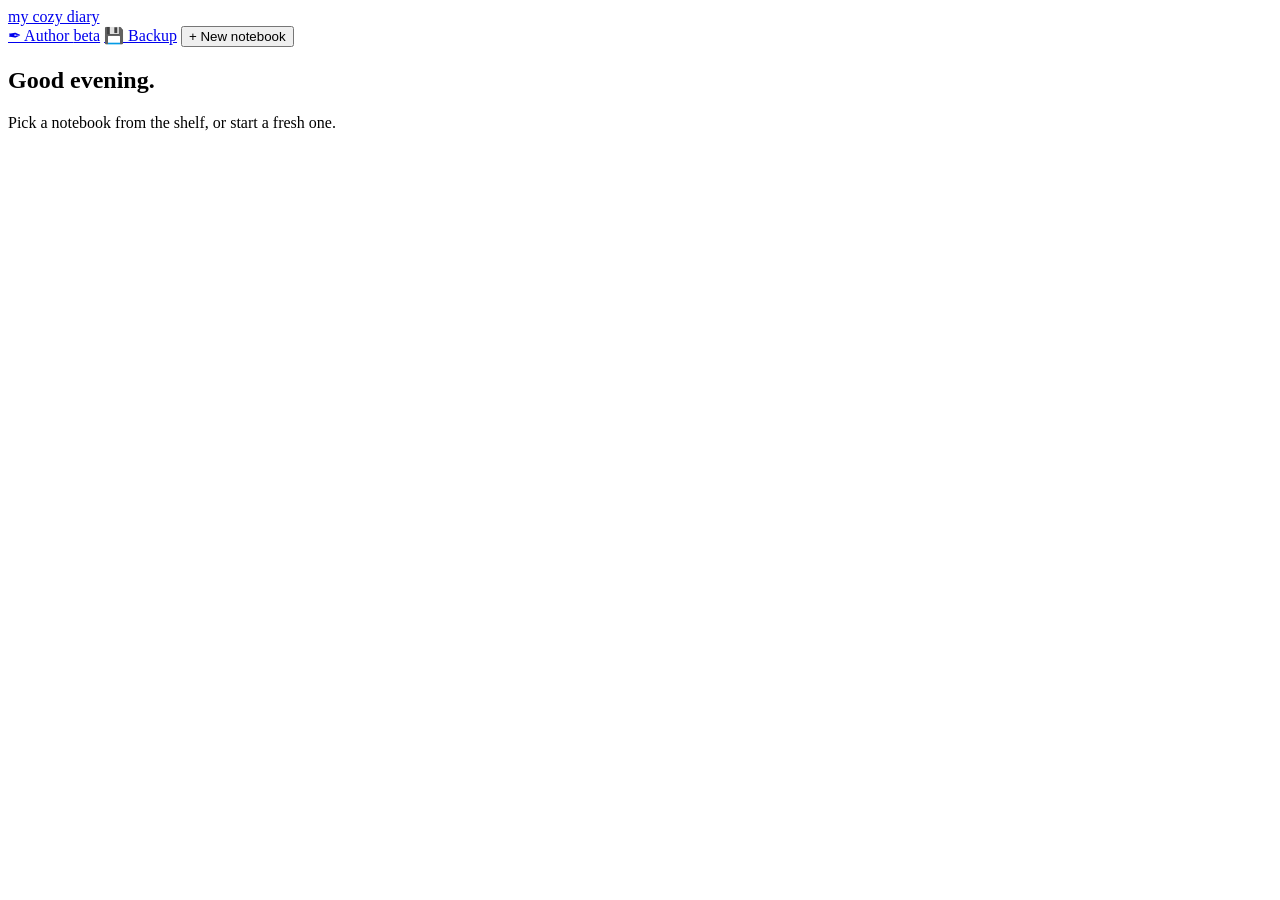
==== index.html @ cec80575 "Added some updates" ====
<!DOCTYPE html>
<html lang="en">
<head>
<meta charset="UTF-8">
<meta name="viewport" content="width=device-width, initial-scale=1">
<title>My Cozy Diary</title>
<link rel="preconnect" href="https://fonts.googleapis.com">
<link href="https://fonts.googleapis.com/css2?family=Caveat:wght@500;700&family=Nunito:wght@400;600;700&display=swap" rel="stylesheet">
<link rel="stylesheet" href="art/base.css">
<link rel="stylesheet" href="art/shelf.css">
</head>
<body>
<header class="top">
  <a class="brand" href="index.html">my cozy diary</a>
  <div class="actions">
    <a class="btn" href="author.html">✒ Author <span class="beta">beta</span></a>
    <a class="btn" href="backup.html">💾 Backup</a>
    <button class="btn primary" id="newBook">+ New notebook</button>
  </div>
</header>
<main class="shelf-page">
  <section class="intro">
    <h1 id="hello">Good evening.</h1>
    <p>Pick a notebook from the shelf, or start a fresh one.</p>
  </section>
  <section id="shelf" class="shelf" aria-label="Notebooks"></section>
</main>
<script src="behavior/common.js"></script>
<script src="behavior/shelf.js"></script>
</body>
</html>
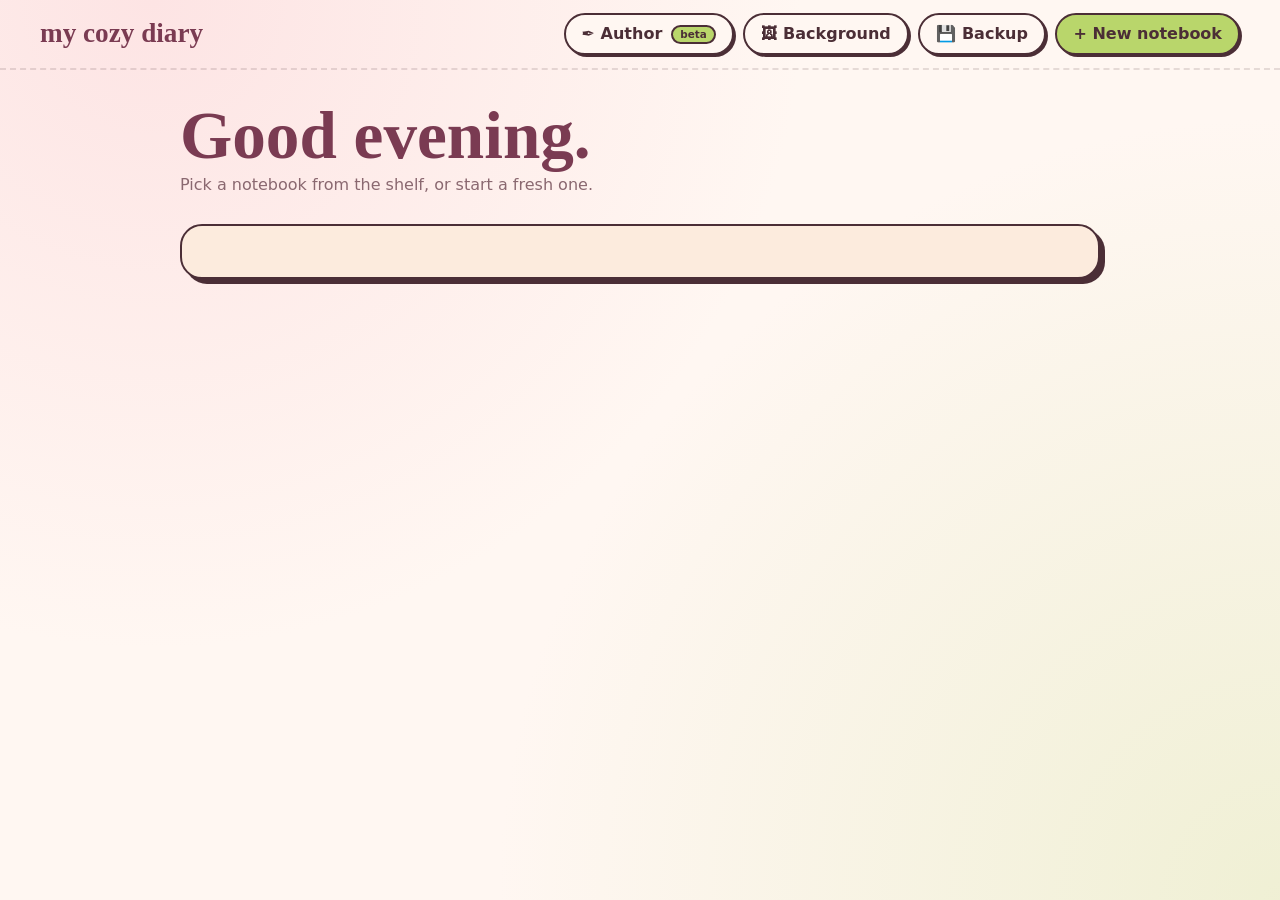
==== commit 90ecf7db: "Commit to Main added Background.js" ====
--- a/index.html
+++ b/index.html
@@ -8,12 +8,15 @@
 <link href="https://fonts.googleapis.com/css2?family=Caveat:wght@500;700&family=Nunito:wght@400;600;700&display=swap" rel="stylesheet">
 <link rel="stylesheet" href="art/base.css">
 <link rel="stylesheet" href="art/shelf.css">
+<link rel="stylesheet" href="art/background.css">
 </head>
 <body>
+<div class="bg-layer" id="bgLayer" aria-hidden="true"></div>
 <header class="top">
   <a class="brand" href="index.html">my cozy diary</a>
   <div class="actions">
     <a class="btn" href="author.html">✒ Author <span class="beta">beta</span></a>
+    <button class="btn" id="bgBtn">🖼 Background</button>
     <a class="btn" href="backup.html">💾 Backup</a>
     <button class="btn primary" id="newBook">+ New notebook</button>
   </div>
@@ -27,5 +30,6 @@
 </main>
 <script src="behavior/common.js"></script>
 <script src="behavior/shelf.js"></script>
+<script src="behavior/background.js"></script>
 </body>
 </html>
--- a/art/base.css
+++ b/art/base.css
@@ -0,0 +1,315 @@
+:root {
+  --paper: #fff7f2;
+  --blush: #fde4e4;
+  --ink: #4b2e36;
+  --ink-soft: #8a6870;
+  --pink: #f2a7bb;
+  --lime: #b9d66b;
+  --orange: #e8913f;
+  --plum: #7a3b52;
+  --c: var(--pink);
+  --line: color-mix(in srgb, var(--ink) 14%, transparent);
+  --r: 16px;
+  --display: 'Caveat', 'Segoe Print', cursive;
+  --body: 'Nunito', system-ui, sans-serif;
+}
+
+* {
+  box-sizing: border-box;
+}
+
+html,
+body {
+  height: 100%;
+}
+
+body {
+  margin: 0;
+  font: 400 16px/1.6 var(--body);
+  color: var(--ink);
+  background:
+    radial-gradient(circle at 12% 0%, var(--blush), transparent 45%),
+    radial-gradient(circle at 100% 100%, color-mix(in srgb, var(--lime) 22%, var(--paper)), transparent 50%),
+    var(--paper);
+  background-attachment: fixed;
+}
+
+ul {
+  list-style: none;
+  margin: 0;
+  padding: 0;
+}
+
+button,
+input,
+textarea,
+select {
+  font: inherit;
+  color: inherit;
+}
+
+:focus-visible {
+  outline: 3px solid var(--orange);
+  outline-offset: 2px;
+}
+
+.top {
+  display: flex;
+  align-items: center;
+  gap: 1rem;
+  justify-content: space-between;
+  padding: .8rem clamp(1rem, 4vw, 2.5rem);
+  border-bottom: 2px dashed var(--line);
+}
+
+.top .actions {
+  display: flex;
+  gap: .6rem;
+  align-items: center;
+}
+
+.brand {
+  font: 700 1.7rem var(--display);
+  color: var(--plum);
+  text-decoration: none;
+}
+
+.beta {
+  display: inline-block;
+  background: var(--lime);
+  border: 2px solid var(--ink);
+  border-radius: 999px;
+  font: 700 .65rem/1.4 var(--body);
+  padding: 0 .45rem;
+  vertical-align: middle;
+  margin-left: .2rem;
+}
+
+.btn {
+  display: inline-block;
+  border: 2px solid var(--ink);
+  background: var(--paper);
+  border-radius: 999px;
+  padding: .4rem 1rem;
+  cursor: pointer;
+  font-weight: 700;
+  color: inherit;
+  text-decoration: none;
+  box-shadow: 2px 2px 0 var(--ink);
+  transition: transform .12s, box-shadow .12s;
+}
+
+.btn:hover {
+  transform: translate(-1px, -1px);
+  box-shadow: 3px 3px 0 var(--ink);
+}
+
+.btn:active {
+  transform: translate(2px, 2px);
+  box-shadow: 0 0 0 var(--ink);
+}
+
+.btn.primary {
+  background: var(--lime);
+}
+
+.btn.danger {
+  background: var(--blush);
+}
+
+.btn.small {
+  padding: .15rem .7rem;
+  font-size: .85rem;
+}
+
+.btn.block {
+  width: 100%;
+}
+
+.btn:disabled {
+  opacity: .4;
+  pointer-events: none;
+}
+
+dialog {
+  border: 2px solid var(--ink);
+  border-radius: var(--r);
+  background: var(--paper);
+  color: var(--ink);
+  padding: 1.4rem;
+  width: min(92vw, 400px);
+  box-shadow: 6px 6px 0 var(--ink);
+}
+
+dialog::backdrop {
+  background: rgba(75, 46, 54, .45);
+}
+
+dialog h2 {
+  font: 700 1.8rem var(--display);
+  margin: 0 0 .6rem;
+}
+
+dialog label,
+.card-box label {
+  display: block;
+  font-weight: 700;
+  margin: .8rem 0 .25rem;
+}
+
+dialog input[type=text],
+dialog select,
+.card-box input[type=text],
+.card-box textarea {
+  width: 100%;
+  padding: .5rem .7rem;
+  border: 2px solid var(--ink);
+  border-radius: 12px;
+  background: #fff;
+}
+
+.swatches {
+  display: flex;
+  flex-wrap: wrap;
+  gap: .45rem;
+  align-items: center;
+}
+
+.swatch {
+  width: 30px;
+  height: 30px;
+  border-radius: 50%;
+  border: 2px solid var(--ink);
+  background: var(--s);
+  cursor: pointer;
+  padding: 0;
+}
+
+.swatch[aria-pressed=true] {
+  box-shadow: 0 0 0 3px var(--paper), 0 0 0 5px var(--ink);
+  transform: scale(1.1);
+}
+
+.picker {
+  display: flex;
+  align-items: center;
+  gap: .6rem;
+  margin-top: .7rem;
+  font-weight: 600;
+}
+
+.picker input {
+  width: 46px;
+  height: 34px;
+  padding: 0;
+  border: 2px solid var(--ink);
+  border-radius: 10px;
+  background: #fff;
+  cursor: pointer;
+}
+
+.picker output {
+  font-size: .85rem;
+  color: var(--ink-soft);
+}
+
+.dlg-actions {
+  display: flex;
+  gap: .6rem;
+  justify-content: flex-end;
+  margin-top: 1.2rem;
+}
+
+.dlg-actions .left {
+  margin-right: auto;
+}
+
+@media (prefers-reduced-motion: reduce) {
+  * {
+    transition: none !important;
+  }
+}
+
+.page {
+  max-width: 780px;
+  margin: 0 auto;
+  padding: 1.5rem clamp(1rem, 4vw, 2.5rem) 4rem;
+}
+
+.card-box {
+  background: #fffdf8;
+  border: 2px solid var(--ink);
+  border-radius: var(--r);
+  padding: 1.2rem 1.4rem 1.4rem;
+  margin-bottom: 1.6rem;
+  box-shadow: 5px 5px 0 var(--pink);
+}
+
+.card-box h2 {
+  font: 700 1.9rem var(--display);
+  margin: 0;
+}
+
+.card-box .row {
+  display: flex;
+  align-items: center;
+  justify-content: space-between;
+  gap: 1rem;
+}
+
+.card-box textarea {
+  resize: vertical;
+}
+
+.btn-row {
+  display: flex;
+  gap: .7rem;
+  flex-wrap: wrap;
+  margin: .8rem 0;
+}
+
+.hint {
+  color: var(--ink-soft);
+  font-size: .9rem;
+  margin: .5rem 0;
+}
+
+.saved {
+  color: var(--plum);
+  font-weight: 700;
+  min-height: 1.4em;
+  margin: .4rem 0 0;
+}
+
+.slots {
+  display: grid;
+  grid-template-columns: 1fr 1fr;
+  gap: .1rem .8rem;
+}
+
+.chk {
+  display: flex;
+  align-items: center;
+  gap: .4rem;
+  font-weight: 600;
+  margin: .2rem 0;
+}
+
+.chk small {
+  color: var(--ink-soft);
+  font-weight: 400;
+}
+
+.dhint {
+  margin: .2rem 0 0;
+  font-size: .82rem;
+  color: var(--ink-soft);
+}
+
+.font-prev {
+  margin: .4rem 0 0;
+  padding: .3rem .7rem;
+  background: #fff;
+  border: 2px dashed var(--line);
+  border-radius: 10px;
+}
--- a/art/shelf.css
+++ b/art/shelf.css
@@ -0,0 +1,95 @@
+.shelf-page {
+  max-width: 1000px;
+  margin: 0 auto;
+  padding: 1.5rem clamp(1rem, 4vw, 2.5rem) 4rem;
+}
+
+.intro h1 {
+  font: 700 clamp(2.6rem, 8vw, 4.2rem)/1 var(--display);
+  margin: .5rem 0 .2rem;
+  color: var(--plum);
+}
+
+.intro p {
+  margin: 0 0 1.6rem;
+  color: var(--ink-soft);
+}
+
+.shelf {
+  display: grid;
+  grid-template-columns: repeat(auto-fill, minmax(170px, 1fr));
+  gap: 1.6rem;
+  padding: 1.6rem;
+  border: 2px solid var(--ink);
+  border-radius: 22px;
+  box-shadow: 5px 5px 0 var(--ink);
+  background: color-mix(in srgb, var(--orange) 12%, var(--paper));
+}
+
+.book {
+  position: relative;
+  aspect-ratio: 3/4;
+  border: 2px solid var(--ink);
+  border-radius: 6px 16px 16px 6px;
+  background: linear-gradient(90deg, color-mix(in srgb, var(--c) 70%, #000 12%) 0 14%, var(--c) 14%);
+  box-shadow: 3px 3px 0 color-mix(in srgb, var(--ink) 35%, transparent);
+  transition: transform .15s;
+}
+
+.book:hover {
+  transform: rotate(-2deg) translateY(-4px);
+}
+
+.book .open {
+  position: absolute;
+  inset: 0;
+  display: flex;
+  flex-direction: column;
+  justify-content: space-between;
+  padding: 1rem 1rem 1rem calc(14% + .8rem);
+  color: inherit;
+  text-decoration: none;
+  border-radius: inherit;
+}
+
+.book .emoji {
+  font-size: 2.2rem;
+}
+
+.book .label {
+  background: var(--paper);
+  border: 2px solid var(--ink);
+  border-radius: 8px;
+  padding: .3rem .5rem;
+  transform: rotate(-1.5deg);
+}
+
+.book .label b {
+  display: block;
+  font: 700 1.35rem/1.1 var(--display);
+}
+
+.book .label small {
+  color: var(--ink-soft);
+}
+
+.book .gear {
+  position: absolute;
+  top: .4rem;
+  right: .4rem;
+  z-index: 1;
+  border: 2px solid var(--ink);
+  background: var(--paper);
+  border-radius: 50%;
+  width: 30px;
+  height: 30px;
+  cursor: pointer;
+  font-size: .9rem;
+}
+
+.empty-shelf {
+  grid-column: 1/-1;
+  text-align: center;
+  color: var(--ink-soft);
+  margin: 1rem 0;
+}
--- a/art/background.css
+++ b/art/background.css
@@ -0,0 +1,40 @@
+.bg-layer {
+  position: fixed;
+  inset: 0;
+  z-index: -1;
+  background-position: center;
+  background-repeat: no-repeat;
+  background-size: cover;
+  pointer-events: none;
+}
+
+.has-bg .bg-layer::after {
+  content: "";
+  position: absolute;
+  inset: 0;
+  background: linear-gradient(to bottom, rgba(255, 247, 242, .6), rgba(255, 247, 242, .3));
+}
+
+.has-bg .top {
+  background: rgba(255, 247, 242, .65);
+  backdrop-filter: blur(6px);
+}
+
+.bg-dialog {
+  width: min(92vw, 460px);
+}
+
+.bg-preview {
+  display: grid;
+  place-items: center;
+  aspect-ratio: 16 / 9;
+  overflow: hidden;
+  border: 2px solid var(--ink);
+  border-radius: 12px;
+  background: #fff center / cover no-repeat;
+  color: var(--ink-soft);
+}
+
+.bg-preview.filled span {
+  display: none;
+}
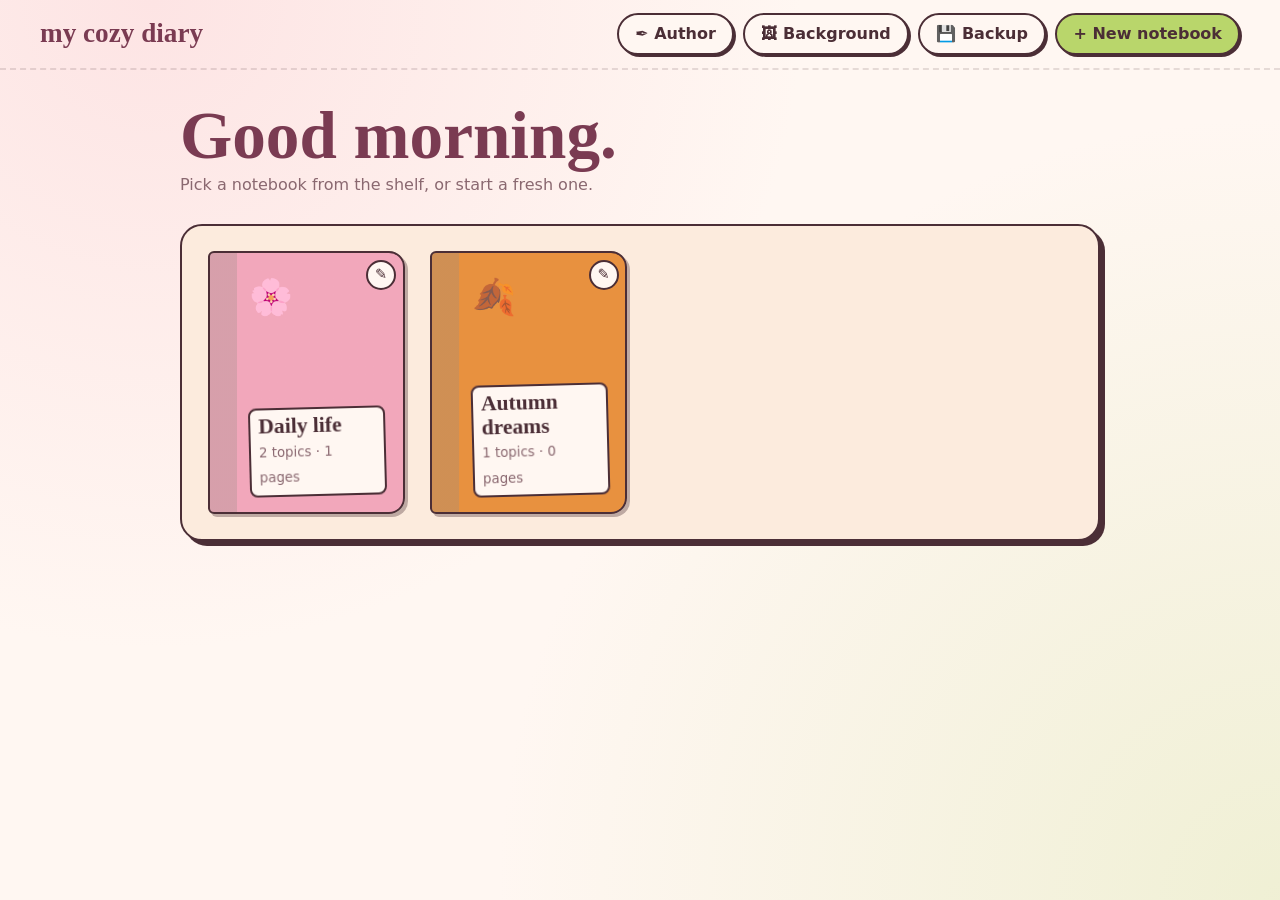
==== commit e1ffdf58: "Commit to Main. Updated Author HTML & Base Css" ====
--- a/index.html
+++ b/index.html
@@ -3,7 +3,7 @@
 <head>
 <meta charset="UTF-8">
 <meta name="viewport" content="width=device-width, initial-scale=1">
-<title>My Cozy Diary</title>
+<title>Halcyon-Diary</title>
 <link rel="preconnect" href="https://fonts.googleapis.com">
 <link href="https://fonts.googleapis.com/css2?family=Caveat:wght@500;700&family=Nunito:wght@400;600;700&display=swap" rel="stylesheet">
 <link rel="stylesheet" href="art/base.css">
@@ -15,7 +15,7 @@
 <header class="top">
   <a class="brand" href="index.html">my cozy diary</a>
   <div class="actions">
-    <a class="btn" href="author.html">✒ Author <span class="beta">beta</span></a>
+    <a class="btn" href="author.html">✒ Author</a>
     <button class="btn" id="bgBtn">🖼 Background</button>
     <a class="btn" href="backup.html">💾 Backup</a>
     <button class="btn primary" id="newBook">+ New notebook</button>
--- a/art/base.css
+++ b/art/base.css
@@ -74,17 +74,6 @@
   text-decoration: none;
 }
 
-.beta {
-  display: inline-block;
-  background: var(--lime);
-  border: 2px solid var(--ink);
-  border-radius: 999px;
-  font: 700 .65rem/1.4 var(--body);
-  padding: 0 .45rem;
-  vertical-align: middle;
-  margin-left: .2rem;
-}
-
 .btn {
   display: inline-block;
   border: 2px solid var(--ink);
